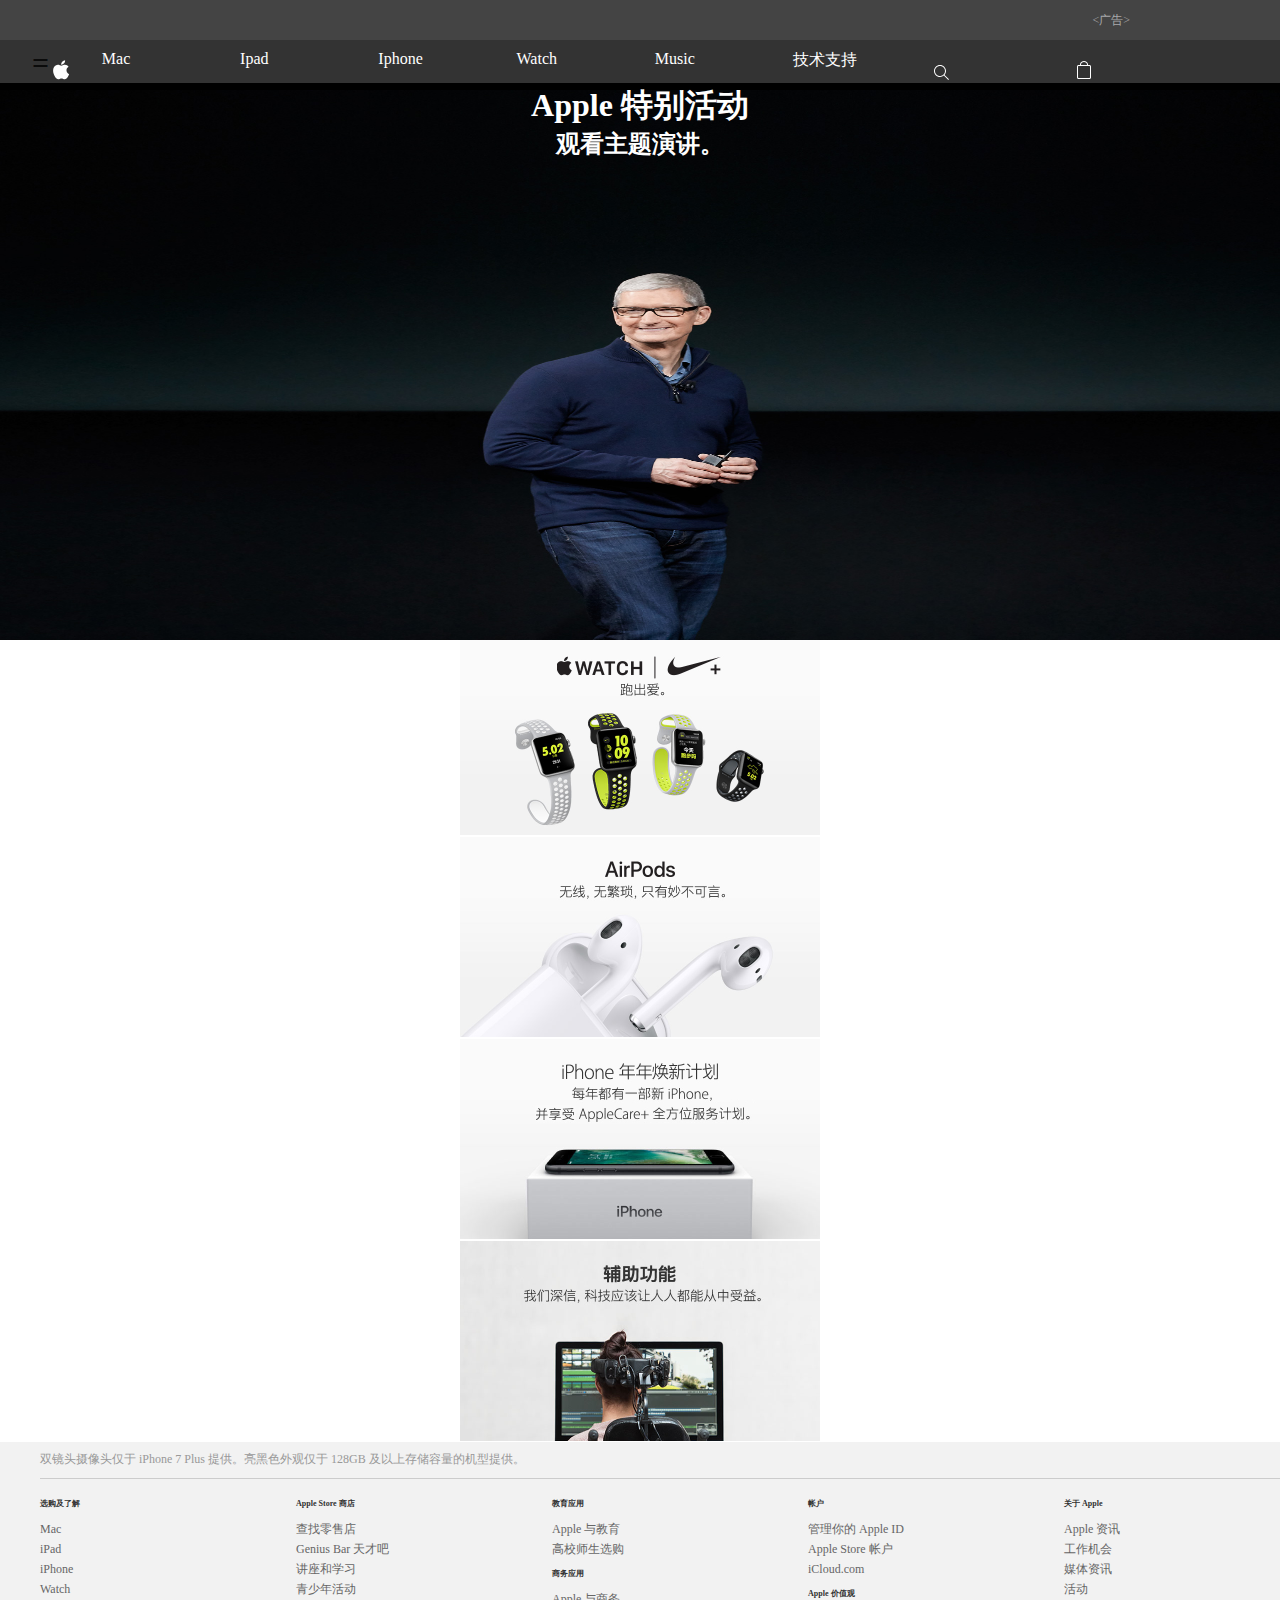
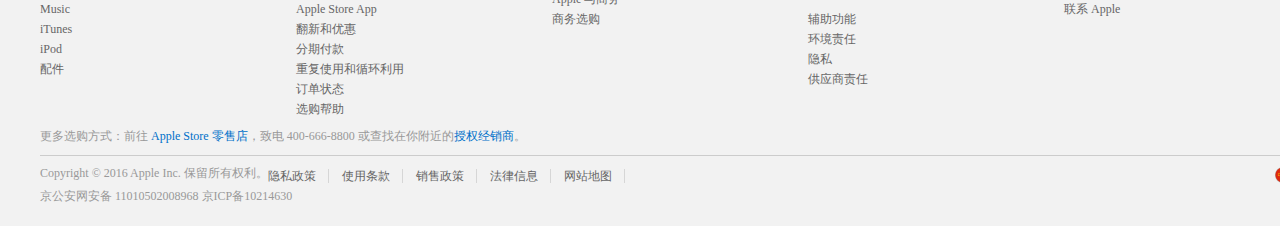
==== apple/apple.html @ d2449934 "apple" ====
<!doctype html>
<html lang="en">
<head>
    <meta charset="UTF-8">
    <meta name="viewport"
          content="width=device-width, user-scalable=no, initial-scale=1.0, maximum-scale=1.0, minimum-scale=1.0">
    <meta http-equiv="X-UA-Compatible" content="ie=edge">
    <title>Document</title>
    <link rel="stylesheet" href="index.css">
    <link rel="stylesheet" href="../css/apple.css">
    <script src="apple.js"></script>
    <script src="jquery.js"></script>
</head>
<body>
<div class="adv">
    <div class="adv-text">&lt;广告&gt;</div>
</div>
<div class="navbox">
    <div class="nav-innerbox">
        <ul>
            <li class="nav-xl">
                <a class="link-xl" href="#">=</a>
            </li>
            <li class="nav-apple">
                <a class="link-apple" href="#"></a>
            </li>
            <li class="nav-mac">
                <a class="link-mac" href="#" >Mac</a>
            </li>
            <li class="nav-ipad">
                <a class="link-ipad" href="#">Ipad</a>
            </li>
            <li class="nav-iphone">
                <a class="link-iphone" href="#">Iphone</a>
            </li>
            <li class="nav-watch">
                <a class="link-watch" href="#">Watch</a>
            </li>
            <li class="nav-music">
                <a class="link-music" href="#">Music</a>
            </li>
            <li class="nav-support">
                <a class="link-support" href="#">技术支持</a>
            </li>
            <li class="nav-search" >
                <a class="link-search" href="#"></a>
            </li>
            <li class="nav-bag">
                <a class="link-bag" href="#"></a>
            </li>
        </ul>
    </div>
</div>
<div class="banner">
    <div class="bannerimg">
        <div class="imgbox">
            <h1>MacBook Pro</h1>
            <h2>一身才华，一触，即发</h2>
            <div class="bannerimg1"></div>
        </div>
        <div class="imgbox imgbox2">
            <h1>iPone</h1>
            <h2>,在此。</h2>
            <div class="bannerimg2"></div>
        </div>
        <div class="imgbox imgbox2">
            <h1>Apple 特别活动</h1>
            <h2>观看主题演讲。</h2>
            <div class="bannerimg3"></div>
        </div>
    </div>
</div>
<div class="xys-pic container">
    <div class="row">
        <div class="pic1 col-l-3 col-m-6 col-s-12"></div>
        <div class="pic2 col-l-3 col-m-6 col-s-12"></div>
        <div class="pic3 col-l-3 col-m-6 col-s-12"></div>
        <div class="pic4 col-l-3 col-m-6 col-s-12"></div>
    </div>
</div>
<div class="foot">
    <div class="notes">双镜头摄像头仅于 iPhone&nbsp;7&nbsp;Plus 提供。亮黑色外观仅于 128GB 及以上存储容量的机型提供。
    </div>
    <div class="link">
        <ul>
            <li>
                <h6>选购及了解</h6>
                <span>+</span>
            </li>
            <li><a href="#">Mac</a></li>
            <li><a href="#">iPad</a></li>
            <li><a href="#">iPhone</a></li>
            <li><a href="#">Watch</a></li>
            <li><a href="#">Music</a></li>
            <li><a href="#">iTunes</a></li>
            <li><a href="#">iPod</a></li>
            <li><a href="#">配件</a></li>
        </ul>
        <ul>
            <li>
                <h6>Apple Store 商店</h6>
                <span>+</span>
            </li>
            <li><a href="">查找零售店</a></li>
            <li><a href="">Genius Bar 天才吧</a></li>
            <li><a href="">讲座和学习</a></li>
            <li><a href="">青少年活动</a></li>
            <li><a href="">Apple Store App</a></li>
            <li><a href="">翻新和优惠</a></li>
            <li><a href="">分期付款</a></li>
            <li><a href="">重复使用和循环利用</a></li>
            <li><a href="">订单状态</a></li>
            <li><a href="">选购帮助</a></li>
        </ul>
        <ul>
            <div>
                <ol class="ol">
                    <li>
                        <h6>教育应用</h6>
                        <span>+</span>
                    </li>
                    <li><a href="#">Apple 与教育</a></li>
                    <li><a href="#">高校师生选购</a></li>
                </ol>
            </div>
            <div>
                <ol>
                    <li>
                        <h6>商务应用</h6>
                        <span>+</span>
                    </li>
                    <li><a href="#">Apple 与商务</a></li>
                    <li><a href="#">商务选购</a></li>
                </ol>
            </div>
        </ul>
        <ul>
            <div>
                <ol class="ol">
                    <li>
                        <h6>帐户</h6>
                        <span>+</span>
                    </li>
                    <li><a href="#">管理你的 Apple ID</a></li>
                    <li><a href="#">Apple Store 帐户</a></li>
                    <li><a href="#">iCloud.com</a></li>
                </ol>
            </div>
            <div>
                <ol>
                    <li>
                        <h6>Apple 价值观</h6>
                        <span>+</span>
                    </li>
                    <li><a href="#">辅助功能</a></li>
                    <li><a href="#">环境责任</a></li>
                    <li><a href="#">隐私</a></li>
                    <li><a href="#">供应商责任</a></li>
                </ol>
            </div>
        </ul>
        <ul>
            <li>
                <h6>关于 Apple</h6>
                <span>+</span>
            </li>
            <li><a href="#">Apple 资讯</a></li>
            <li><a href="#">工作机会</a></li>
            <li><a href="#">媒体资讯</a></li>
            <li><a href="#">活动</a></li>
            <li><a href="#">联系 Apple</a></li>
        </ul>
    </div>
    <div class="notes n1">更多选购方式：前往 <span><a href="#">Apple Store 零售店</a></span>，致电 400-666-8800 或查找在你附近的<span><a href="#">授权经销商</a>。</span></div>
    <div class="contect">
        <div class="logo">
            <span></span>
            中国
        </div>
        <div class="notes">Copyright © 2016 Apple Inc. 保留所有权利。</div>
        <div class="not-links">
            <a class="not-link" href="#">隐私政策</a>
            <a class="not-link" href="#">使用条款</a>
            <a class="not-link" href="#">销售政策</a>
            <a class="not-link" href="#">法律信息</a>
            <a class="not-link" href="#">网站地图</a>
        </div>
    </div>
    <div style=" clear:both;margin-bottom:20px; color:#999;">京公安网安备&nbsp;11010502008968 <a href="#" style="color:#999;" >京ICP备10214630</a></div>
</div>

</body>
</html>
---- apple/index.css ----
*{
    margin:0;padding:0;list-style: none;
}
a{
    color: #666;
    text-decoration: none;
}
.adv {
    background: #444;
    width: 100%;
    height: 40px;
    min-width: 357px;
}
.adv .adv-text {
    color: #a8a8aa;
    font-size: 12px;
    line-height: 40px;
    overflow: hidden;
    text-align: right;
    max-width: 976px;
    margin: 0 auto;
    position: absolute;
    right: 150px;
}
.navbox{
    width: 100%;
    height: 48px;
    max-height: 44px;
    background: #333;
    background: rgba(0,0,0,0.8);
    font-size: 18px;
}
.nav-innerbox{
    margin: 0 auto;
    width: 95%;
}
.nav-innerbox li{
    display: inline-block;
    height: 44px;
    z-index: 1;
    vertical-align:top;
    width: 0;

}
.nav-innerbox li a{
    font-size: 16px;
    display: none;
    padding: 10px 0;
    height: 44px;
    text-decoration: none;
    color:#fff;
    margin: 0 auto;
}
.nav-innerbox .nav-xl{
    width: 25%;

}
.nav-innerbox .nav-xl a{
    color:#fff;
    display: block;
    font-size: 30px;
    line-height: 25px;
    font-weight: 900;
}
.nav-innerbox .nav-apple{
    width: 48%;
}
.nav-innerbox .nav-bag{
    width: 4%;
}
.nav-innerbox li .link-apple{
    display: inline-block;
    background-repeat: no-repeat;
    background-size: 20px 44px;
    background-image: url(img/image_large.svg);
    background-position: center center;
    /*width: 20px;*/
    width:80%;
}
.nav-innerbox li .link-bag{
    display: inline-block;
    background-repeat: no-repeat;
    background-size: 20px 44px;
    background-image: url(img/image_large2.svg);
    background-position: center center;
    /*width: 20px;*/
    width:80%;

}

.banner{
    width: 100%;
    height:550px;
    min-width: 357px;
    position: relative;
}
.bannerimg{
    width: 100%;
    height:100%;
    position: relative;

}
.imgbox{
    width: 100%;
    position: absolute;
    top:0;
    left:0;
}
.banner h1,.banner h2{
    margin:0 auto;
    text-align: center;

}
.bannerimg1{
    width:auto;
    height:437px;
    background:url(img/macbookpro_small_2x.jpg) no-repeat;
    background-size:100% 100% ;
    background-position:top center;
}
.imgbox2 h1,.imgbox2 h2{
    color:#fff;

}
.bannerimg2{
    height:550px;
    margin-top: -70px;
    background:url(img/iphone_square_large.jpg) no-repeat;
    width: 100%;
    background-size:100% 100% ;
    background-position:top center;
}
.bannerimg3{
    height:550px;
    margin-top: -70px;
    background:url(img/event_small.jpg) no-repeat;
    width: 100%;
    background-size:100% 100% ;
    background-position:center;
}

.xys-pic{
    min-width: 357px;
}
.pic1{
    background-image: url(img/nike_watch_small_2x.jpg);
    background-size: 736px 200px;
    background-repeat: no-repeat;
    background-position:top center;
}
.pic2{
    background-image: url(img/airpods_small_2x.jpg);
    background-size: 736px 200px;
    background-repeat: no-repeat;
    background-position:top center;
}
.pic3{
    background-image: url(img/iphone_upgrade_small_2x.jpg);
    background-size: 736px 200px;
    background-repeat: no-repeat;
    background-position:top center;
}
.pic4{
    background-image: url(img/accessibility_small_2x.jpg);
    background-size: 736px 200px;
    background-repeat: no-repeat;
    background-position:top center;
}
.foot{
    margin: 0 auto;
    padding: 0 40px;
    font-size: 12px;
    line-height: 1.66667;
    font-weight: 400;
    background-color: #f2f2f2;
    color: #666;
    overflow: hidden;
    width:100%;
    min-width: 357px;
}

.link ul{
    border-bottom: 1px solid #ccc;

}
.ol{
    border-bottom: 1px solid #ccc;
}
.link h6{
    padding:20px auto;
    float: left;
    display: block;
}
.link li:first-child{
    height:40px;
    line-height: 40px;
}

.link span{
    float: right;
    display: block;
}
.link a{
    display:none;
}
.logo{
    float: none;
    display: block;
    margin: 10px 0;
}
.logo span{
    background-image: url(img/32.png);
    background-repeat: no-repeat;
    background-size: 16px 16px;
    display: inline-block;
    width: 16px;
    height: 16px;
    padding-right: 5px;
    background-position: left center;
    cursor: pointer;
    float: left;
    margin-top: 1px;
}
.notes{
    color: #999;
    margin:10px auto;
    font-size: 12px;
    line-height: 1.33333;
    font-weight: 400;
    letter-spacing: normal;

}

.notes span a{
    color: #0070c9;
}
.contect .notes{
    float:none;
    margin:0;
}
.not-links{
    float:none;
}
.not-link{
    border-right: 1px solid #d6d6d6;
    margin-right: 10px;
    padding-right: 12px;
    white-space: nowrap;
}
@media screen and (min-width:710px){

    .bannerimg1{
        background:url(img/macbookpro_medium_2x.jpg) no-repeat;
        background-size:100% 100% ;
        background-position:top center;
    }
    .bannerimg2{
        background:url(img/iphone_large.jpg) no-repeat;
        background-size:100% 100% ;
        background-position:top center;
    }
    .bannerimg3{
        background:url(img/event_medium.jpg) no-repeat;
        background-size:100% 100% ;
        background-position:center;
    }

    .pic1{
        background-image: url(img/nike_watch_medium_2x.jpg);
        background-size: 640px 200px;
        background-repeat: no-repeat;
        background-position:top center;
    }
    .pic2{
        background-image: url(img/airpods_medium_2x.jpg);
        background-size: 640px 200px;
        background-repeat: no-repeat;
        background-position:top center;
    }
    .pic3{
        background-image: url(img/iphone_upgrade_medium_2x.jpg);
        background-size: 640px 200px;
        background-repeat: no-repeat;
        background-position:top center;
    }
    .pic4{
        background-image: url(img/accessibility_medium_2x.jpg);
        background-size: 640px 200px;
        background-repeat: no-repeat;
        background-position:top center;
    }
}
@media screen and (min-width:800px){
    .nav-innerbox li{
        height: 44px;
        display: inline-block;
        z-index: 1;
        vertical-align:top;
        width:11%;

    }
    .nav-innerbox .nav-xl{
        width: 0;
    }
    .nav-innerbox .nav-xl a{
        color:rgba(0,0,0,0.8);
    }
    .nav-innerbox .nav-apple{
        width: 5%;
    }
    .nav-innerbox .nav-bag{
        width: 3%;
    }
    .nav-innerbox li a{
        font-size: 16px;
        text-align: center;
        display: inline-block;
        height: 44px;text-decoration: none;
        color:#fff;
    }
    .link-apple{
        background-repeat: no-repeat;
        background-size: 20px 44px;
        background-image: url(img/image_large.svg);
        background-position: center center;
        width: 20px;
    }
    .link-search{
        background-repeat: no-repeat;
        background-size: 20px 44px;
        background-image: url(img/image_large1.svg);
        background-position: center center;
        width: 20px;
    }
    .link-bag{
        background-repeat: no-repeat;
        background-size: 20px 44px;
        background-image: url(img/image_large2.svg);
        background-position: center center;
        width: 20px;
    }
    .link{
        width: 100%;
        height:240px;
        border-top:1px solid #ccc;
    }
    .link ul {
        margin-top: 10px;
        color: #333;
        float: left;
        width: 20%;
        border-bottom: none;
    }
    .link li:first-child{
        height:30px;
        line-height: 30px;

    }
    .link span{
        display:none;
    }
    .link ol{
        border-bottom: none;
    }
    .link a{
        display:block;
    }
    .n1{
        padding-bottom: 10px;
        border-bottom: 1px solid #ccc;
    }
    .logo{
        margin: 0;
        float: right;
    }
    .contect .notes{
        float: left;

    }
    .not-links {
        float: left;
    }
}
@media screen and (min-width:1055px){
    .bannerimg1{
        background:url(img/macbookpro_large_2x.jpg) no-repeat;
        background-size:100% 100% ;
        background-position:top center;
    }
    .bannerimg3{
        background:url(img/event_large.jpg) no-repeat;
        background-size:100% 100% ;
        background-position:50% 22%;
    }

    .pic1{
        background-image: url(img/nike_watch_large_2x.jpg);
        background-size: 360px 200px;
        background-repeat: no-repeat;
        background-position:top center;
    }
    .pic2{
        background-image: url(img/airpods_large_2x.jpg);
        background-size: 360px 200px;
        background-repeat: no-repeat;
        background-position:top center;
    }
    .pic3{
        background-image: url(img/iphone_upgrade_large_2x.jpg);
        background-size: 360px 200px;
        background-repeat: no-repeat;
        background-position:top center;
    }
    .pic4{
        background-image: url(img/accessibility_large_2x.jpg);
        background-size: 360px 200px;
        background-repeat: no-repeat;
        background-position:top center;
    }
}
div[class*=col]{
    height:200px;
    border:1px solid #fff;
}
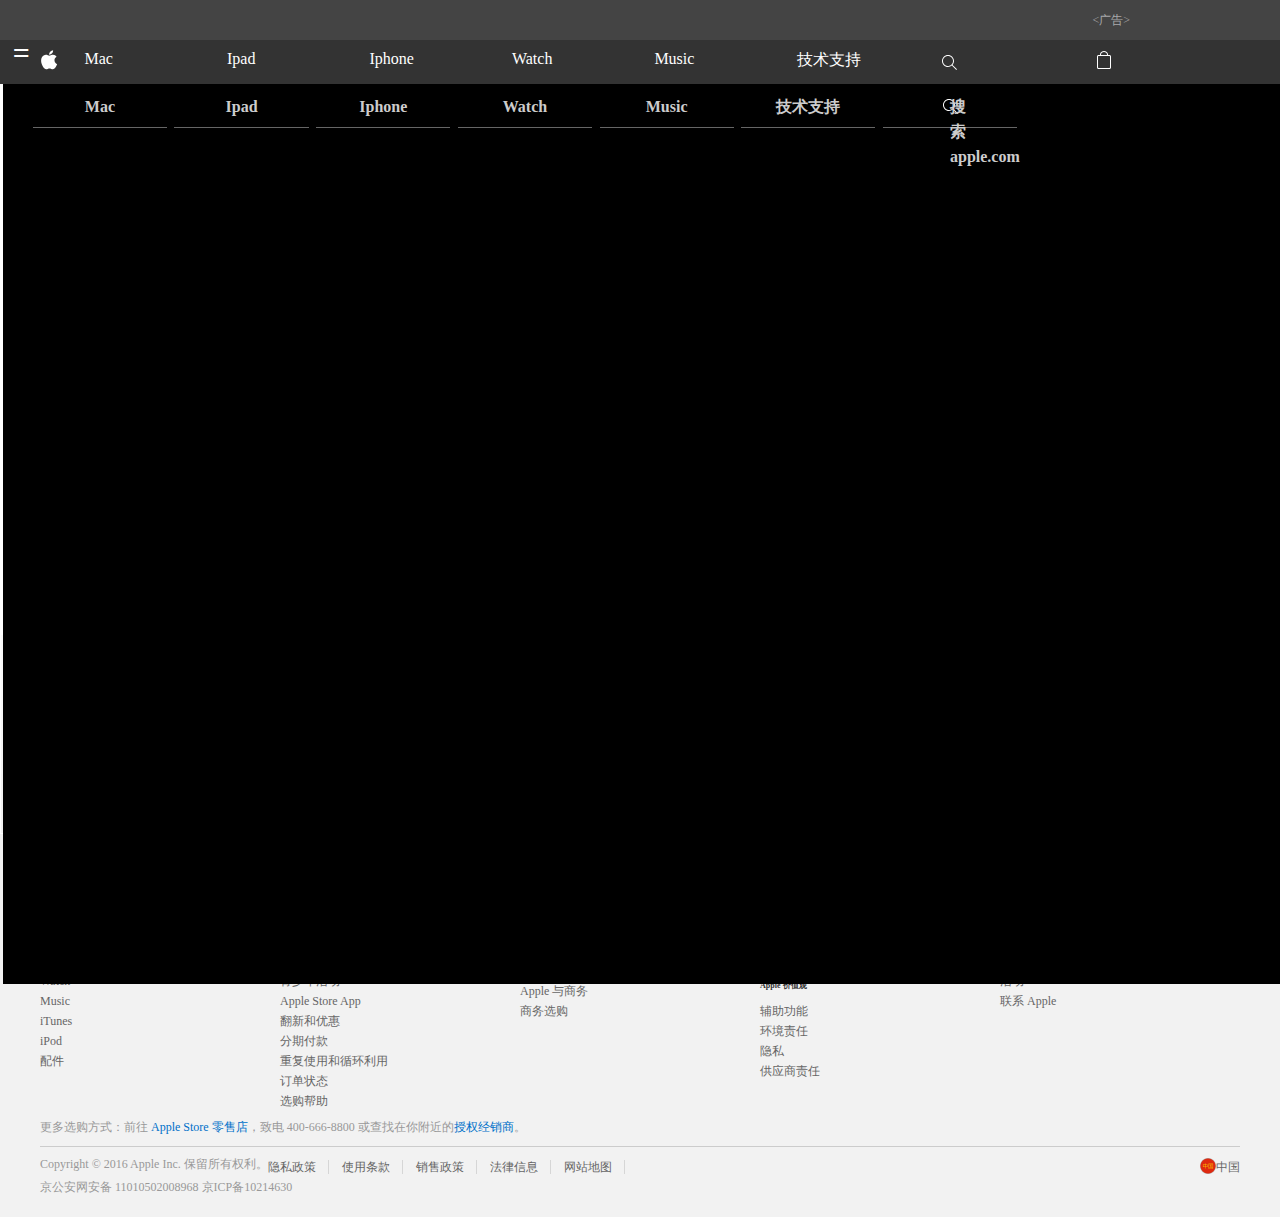
==== commit b33025b1: "js" ====
--- a/apple/apple.html
+++ b/apple/apple.html
@@ -5,11 +5,12 @@
     <meta name="viewport"
           content="width=device-width, user-scalable=no, initial-scale=1.0, maximum-scale=1.0, minimum-scale=1.0">
     <meta http-equiv="X-UA-Compatible" content="ie=edge">
-    <title>Document</title>
+    <title>苹果官网</title>
     <link rel="stylesheet" href="index.css">
     <link rel="stylesheet" href="../css/apple.css">
-    <script src="apple.js"></script>
-    <script src="jquery.js"></script>
+    <script src="js/jquery.js"></script>
+    <script src="js/apple.js"></script>
+
 </head>
 <body>
 <div class="adv">
@@ -19,7 +20,32 @@
     <div class="nav-innerbox">
         <ul>
             <li class="nav-xl">
-                <a class="link-xl" href="#">=</a>
+                <div class="link-xl" href="#">
+                    =
+                    <ul class="son">
+                        <li class="nav-mac">
+                            <a class="link-mac" href="#" >Mac</a>
+                        </li>
+                        <li class="nav-ipad">
+                            <a class="link-ipad" href="#">Ipad</a>
+                        </li>
+                        <li class="nav-iphone">
+                            <a class="link-iphone" href="#">Iphone</a>
+                        </li>
+                        <li class="nav-watch">
+                            <a class="link-watch" href="#">Watch</a>
+                        </li>
+                        <li class="nav-music">
+                            <a class="link-music" href="#">Music</a>
+                        </li>
+                        <li class="nav-support">
+                            <a class="link-support" href="#">技术支持</a>
+                        </li>
+                        <li class="nav-search" >
+                            <a class="link-search" href="#">搜索apple.com</a>
+                        </li>
+                    </ul>
+                </div>
             </li>
             <li class="nav-apple">
                 <a class="link-apple" href="#"></a>
@@ -67,6 +93,23 @@
             <h1>Apple 特别活动</h1>
             <h2>观看主题演讲。</h2>
             <div class="bannerimg3"></div>
+        </div>
+    </div>
+    <div class="left">
+        <div class="leftbtn">&lt;</div>
+    </div>
+    <div class="right">
+        <div class="rightbtn">&gt;</div>
+    </div>
+    <div class="btnbox">
+        <div class="btn">
+            <div class="progress"></div>
+        </div>
+        <div class="btn">
+            <div class="progress"></div>
+        </div>
+        <div class="btn">
+            <div class="progress"></div>
         </div>
     </div>
 </div>
--- a/apple/index.css
+++ b/apple/index.css
@@ -26,13 +26,12 @@
     width: 100%;
     height: 48px;
     max-height: 44px;
-    background: #333;
-    background: rgba(0,0,0,0.8);
     font-size: 18px;
+    background:#333;
 }
 .nav-innerbox{
     margin: 0 auto;
-    width: 95%;
+    width: 98%;
 }
 .nav-innerbox li{
     display: inline-block;
@@ -52,21 +51,49 @@
     margin: 0 auto;
 }
 .nav-innerbox .nav-xl{
-    width: 25%;
-
-}
-.nav-innerbox .nav-xl a{
+    /*width: 25%;*/
+    width: 30%;
+    text-align: left;
+
+}
+.nav-innerbox .nav-xl .link-xl{
     color:#fff;
     display: block;
     font-size: 30px;
     line-height: 25px;
     font-weight: 900;
+    position:relative;
+}
+.link-xl .son{
+    width: 100%;
+    position: absolute;
+    top:44px;
+    left:-10px;
+    padding:0 30px;
+    background: #000;
+    z-index: 3;
+
+}
+.son li{
+    width: 100%;
+    background: #000;
+    border-bottom: 1px solid #666;
+
+}
+.link-xl .son li a{
+    display: block;
+    color: #ccc;
+    padding:10px ;
 }
 .nav-innerbox .nav-apple{
-    width: 48%;
+    width: 20%;
+    text-align: center;
 }
 .nav-innerbox .nav-bag{
-    width: 4%;
+    /*width: 4%;*/
+    width: 25%;
+    text-align: right;
+
 }
 .nav-innerbox li .link-apple{
     display: inline-block;
@@ -93,6 +120,7 @@
     height:550px;
     min-width: 357px;
     position: relative;
+    overflow: hidden;
 }
 .bannerimg{
     width: 100%;
@@ -102,6 +130,7 @@
 }
 .imgbox{
     width: 100%;
+    height:100%;
     position: absolute;
     top:0;
     left:0;
@@ -113,10 +142,15 @@
 }
 .bannerimg1{
     width:auto;
-    height:437px;
+    height:100%;
     background:url(img/macbookpro_small_2x.jpg) no-repeat;
     background-size:100% 100% ;
     background-position:top center;
+}
+.imgbox2{
+    position: absolute;
+    top:0;
+    left:100%;
 }
 .imgbox2 h1,.imgbox2 h2{
     color:#fff;
@@ -138,7 +172,74 @@
     background-size:100% 100% ;
     background-position:center;
 }
-
+.leftbtn,.rightbtn{
+    width:60px;height:60px;
+    background: #ddd;
+    border-radius: 50% ;
+    position: absolute;
+    top:0;bottom:0;
+    margin:auto;
+    color: #999;
+    z-index: 2;
+    text-align: center;
+    line-height: 60px;
+    font-size: 40px;
+    opacity: 0;
+    transition: opacity .5s linear;
+}
+.leftbtn{
+    left:20px;
+}
+.rightbtn{
+    right:20px;
+}
+.left,.right{
+    width: 20%;
+    height:100%;
+    position: absolute;
+
+}
+.left{
+    top:0;
+    left:0;
+}
+.right{
+    top:0;
+    right:0;
+}
+
+.left:hover>.leftbtn{
+    opacity: 1;
+}
+.right:hover>.rightbtn{
+    opacity: 1;
+}
+.btnbox{
+    width: 170px;
+    height:3px;
+    position: absolute;
+    left:0;
+    right:0;
+    bottom:50px;
+    margin:auto;
+}
+.btn{
+    width:50px;
+    height: 100%;
+    float: left;
+    margin-right: 10px;
+    background: #ccc;
+    z-index: 2;
+    position: relative;
+}
+.btn:last-child{
+    margin:0;
+}
+.progress{
+    background: #666;
+    height:100%;
+    width: 0;
+}
 .xys-pic{
     min-width: 357px;
 }
@@ -251,17 +352,17 @@
 
     .bannerimg1{
         background:url(img/macbookpro_medium_2x.jpg) no-repeat;
-        background-size:100% 100% ;
+        background-size:cover ;
         background-position:top center;
     }
     .bannerimg2{
         background:url(img/iphone_large.jpg) no-repeat;
-        background-size:100% 100% ;
+        background-size:cover ;
         background-position:top center;
     }
     .bannerimg3{
         background:url(img/event_medium.jpg) no-repeat;
-        background-size:100% 100% ;
+        background-size:cover ;
         background-position:center;
     }
 
@@ -303,7 +404,7 @@
         width: 0;
     }
     .nav-innerbox .nav-xl a{
-        color:rgba(0,0,0,0.8);
+        color:#333;
     }
     .nav-innerbox .nav-apple{
         width: 5%;
@@ -318,6 +419,9 @@
         height: 44px;text-decoration: none;
         color:#fff;
     }
+    .link-xl{
+        display: none;
+    }
     .link-apple{
         background-repeat: no-repeat;
         background-size: 20px 44px;
@@ -384,12 +488,12 @@
 @media screen and (min-width:1055px){
     .bannerimg1{
         background:url(img/macbookpro_large_2x.jpg) no-repeat;
-        background-size:100% 100% ;
+        background-size:cover ;
         background-position:top center;
     }
     .bannerimg3{
         background:url(img/event_large.jpg) no-repeat;
-        background-size:100% 100% ;
+        background-size:cover ;
         background-position:50% 22%;
     }
 
--- a/css/apple.css
+++ b/css/apple.css
@@ -0,0 +1,360 @@
+* {
+  box-sizing: border-box;
+}
+/*小屏的时候*/
+.container {
+  width: 100%;
+  min-width: 357px;
+  margin: auto;
+}
+.container > .row {
+  width: 100%;
+}
+.container > .row:before,
+.container > .row:after {
+  content: "";
+  display: block;
+}
+.container > .row:after {
+  clear: both;
+}
+.container-fluid {
+  width: 100%;
+  margin: auto;
+}
+.container-fluid > .row {
+  width: 100%;
+}
+.container-fluid > .row:before,
+.container-fluid > .row:after {
+  content: "";
+  display: block;
+}
+.container-fluid > .row:after {
+  clear: both;
+}
+/*最小屏*/
+.container > .row > .col-s-1 {
+  float: left;
+  width: 8.33333333%;
+}
+.container-fluid > .row > .col-s-1 {
+  float: left;
+  width: 8.33333333%;
+}
+.container > .row > .col-s-2 {
+  float: left;
+  width: 16.66666667%;
+}
+.container-fluid > .row > .col-s-2 {
+  float: left;
+  width: 16.66666667%;
+}
+.container > .row > .col-s-3 {
+  float: left;
+  width: 25%;
+}
+.container-fluid > .row > .col-s-3 {
+  float: left;
+  width: 25%;
+}
+.container > .row > .col-s-4 {
+  float: left;
+  width: 33.33333333%;
+}
+.container-fluid > .row > .col-s-4 {
+  float: left;
+  width: 33.33333333%;
+}
+.container > .row > .col-s-5 {
+  float: left;
+  width: 41.66666667%;
+}
+.container-fluid > .row > .col-s-5 {
+  float: left;
+  width: 41.66666667%;
+}
+.container > .row > .col-s-6 {
+  float: left;
+  width: 50%;
+}
+.container-fluid > .row > .col-s-6 {
+  float: left;
+  width: 50%;
+}
+.container > .row > .col-s-7 {
+  float: left;
+  width: 58.33333333%;
+}
+.container-fluid > .row > .col-s-7 {
+  float: left;
+  width: 58.33333333%;
+}
+.container > .row > .col-s-8 {
+  float: left;
+  width: 66.66666667%;
+}
+.container-fluid > .row > .col-s-8 {
+  float: left;
+  width: 66.66666667%;
+}
+.container > .row > .col-s-9 {
+  float: left;
+  width: 75%;
+}
+.container-fluid > .row > .col-s-9 {
+  float: left;
+  width: 75%;
+}
+.container > .row > .col-s-10 {
+  float: left;
+  width: 83.33333333%;
+}
+.container-fluid > .row > .col-s-10 {
+  float: left;
+  width: 83.33333333%;
+}
+.container > .row > .col-s-11 {
+  float: left;
+  width: 91.66666667%;
+}
+.container-fluid > .row > .col-s-11 {
+  float: left;
+  width: 91.66666667%;
+}
+.container > .row > .col-s-12 {
+  float: left;
+  width: 100%;
+}
+.container-fluid > .row > .col-s-12 {
+  float: left;
+  width: 100%;
+}
+.col-s-hide {
+  display: none;
+}
+/*中屏*/
+@media screen and (min-width: 710px) {
+  .container {
+    width: 100%;
+    margin: auto;
+  }
+  .container > .row > .col-m-1 {
+    float: left;
+    width: 8.33333333%;
+  }
+  .container-fluid > .row > .col-m-1 {
+    float: left;
+    width: 8.33333333%;
+  }
+  .container > .row > .col-m-2 {
+    float: left;
+    width: 16.66666667%;
+  }
+  .container-fluid > .row > .col-m-2 {
+    float: left;
+    width: 16.66666667%;
+  }
+  .container > .row > .col-m-3 {
+    float: left;
+    width: 25%;
+  }
+  .container-fluid > .row > .col-m-3 {
+    float: left;
+    width: 25%;
+  }
+  .container > .row > .col-m-4 {
+    float: left;
+    width: 33.33333333%;
+  }
+  .container-fluid > .row > .col-m-4 {
+    float: left;
+    width: 33.33333333%;
+  }
+  .container > .row > .col-m-5 {
+    float: left;
+    width: 41.66666667%;
+  }
+  .container-fluid > .row > .col-m-5 {
+    float: left;
+    width: 41.66666667%;
+  }
+  .container > .row > .col-m-6 {
+    float: left;
+    width: 50%;
+  }
+  .container-fluid > .row > .col-m-6 {
+    float: left;
+    width: 50%;
+  }
+  .container > .row > .col-m-7 {
+    float: left;
+    width: 58.33333333%;
+  }
+  .container-fluid > .row > .col-m-7 {
+    float: left;
+    width: 58.33333333%;
+  }
+  .container > .row > .col-m-8 {
+    float: left;
+    width: 66.66666667%;
+  }
+  .container-fluid > .row > .col-m-8 {
+    float: left;
+    width: 66.66666667%;
+  }
+  .container > .row > .col-m-9 {
+    float: left;
+    width: 75%;
+  }
+  .container-fluid > .row > .col-m-9 {
+    float: left;
+    width: 75%;
+  }
+  .container > .row > .col-m-10 {
+    float: left;
+    width: 83.33333333%;
+  }
+  .container-fluid > .row > .col-m-10 {
+    float: left;
+    width: 83.33333333%;
+  }
+  .container > .row > .col-m-11 {
+    float: left;
+    width: 91.66666667%;
+  }
+  .container-fluid > .row > .col-m-11 {
+    float: left;
+    width: 91.66666667%;
+  }
+  .container > .row > .col-m-12 {
+    float: left;
+    width: 100%;
+  }
+  .container-fluid > .row > .col-m-12 {
+    float: left;
+    width: 100%;
+  }
+  .col-s-hide {
+    display: block;
+  }
+  .col-l-hide {
+    display: block;
+  }
+  .col-m-hide {
+    display: none;
+  }
+}
+/*大屏*/
+@media screen and (min-width: 1055px) {
+  .container {
+    width: 100%;
+    margin: auto;
+  }
+  .container > .row > .col-l-1 {
+    float: left;
+    width: 8.33333333%;
+  }
+  .container-fluid > .row > .col-l-1 {
+    float: left;
+    width: 8.33333333%;
+  }
+  .container > .row > .col-l-2 {
+    float: left;
+    width: 16.66666667%;
+  }
+  .container-fluid > .row > .col-l-2 {
+    float: left;
+    width: 16.66666667%;
+  }
+  .container > .row > .col-l-3 {
+    float: left;
+    width: 25%;
+  }
+  .container-fluid > .row > .col-l-3 {
+    float: left;
+    width: 25%;
+  }
+  .container > .row > .col-l-4 {
+    float: left;
+    width: 33.33333333%;
+  }
+  .container-fluid > .row > .col-l-4 {
+    float: left;
+    width: 33.33333333%;
+  }
+  .container > .row > .col-l-5 {
+    float: left;
+    width: 41.66666667%;
+  }
+  .container-fluid > .row > .col-l-5 {
+    float: left;
+    width: 41.66666667%;
+  }
+  .container > .row > .col-l-6 {
+    float: left;
+    width: 50%;
+  }
+  .container-fluid > .row > .col-l-6 {
+    float: left;
+    width: 50%;
+  }
+  .container > .row > .col-l-7 {
+    float: left;
+    width: 58.33333333%;
+  }
+  .container-fluid > .row > .col-l-7 {
+    float: left;
+    width: 58.33333333%;
+  }
+  .container > .row > .col-l-8 {
+    float: left;
+    width: 66.66666667%;
+  }
+  .container-fluid > .row > .col-l-8 {
+    float: left;
+    width: 66.66666667%;
+  }
+  .container > .row > .col-l-9 {
+    float: left;
+    width: 75%;
+  }
+  .container-fluid > .row > .col-l-9 {
+    float: left;
+    width: 75%;
+  }
+  .container > .row > .col-l-10 {
+    float: left;
+    width: 83.33333333%;
+  }
+  .container-fluid > .row > .col-l-10 {
+    float: left;
+    width: 83.33333333%;
+  }
+  .container > .row > .col-l-11 {
+    float: left;
+    width: 91.66666667%;
+  }
+  .container-fluid > .row > .col-l-11 {
+    float: left;
+    width: 91.66666667%;
+  }
+  .container > .row > .col-l-12 {
+    float: left;
+    width: 100%;
+  }
+  .container-fluid > .row > .col-l-12 {
+    float: left;
+    width: 100%;
+  }
+  .col-s-hide {
+    display: block;
+  }
+  .col-m-hide {
+    display: block;
+  }
+  .col-l-hide {
+    display: none;
+  }
+}
+/*清除浮动*/
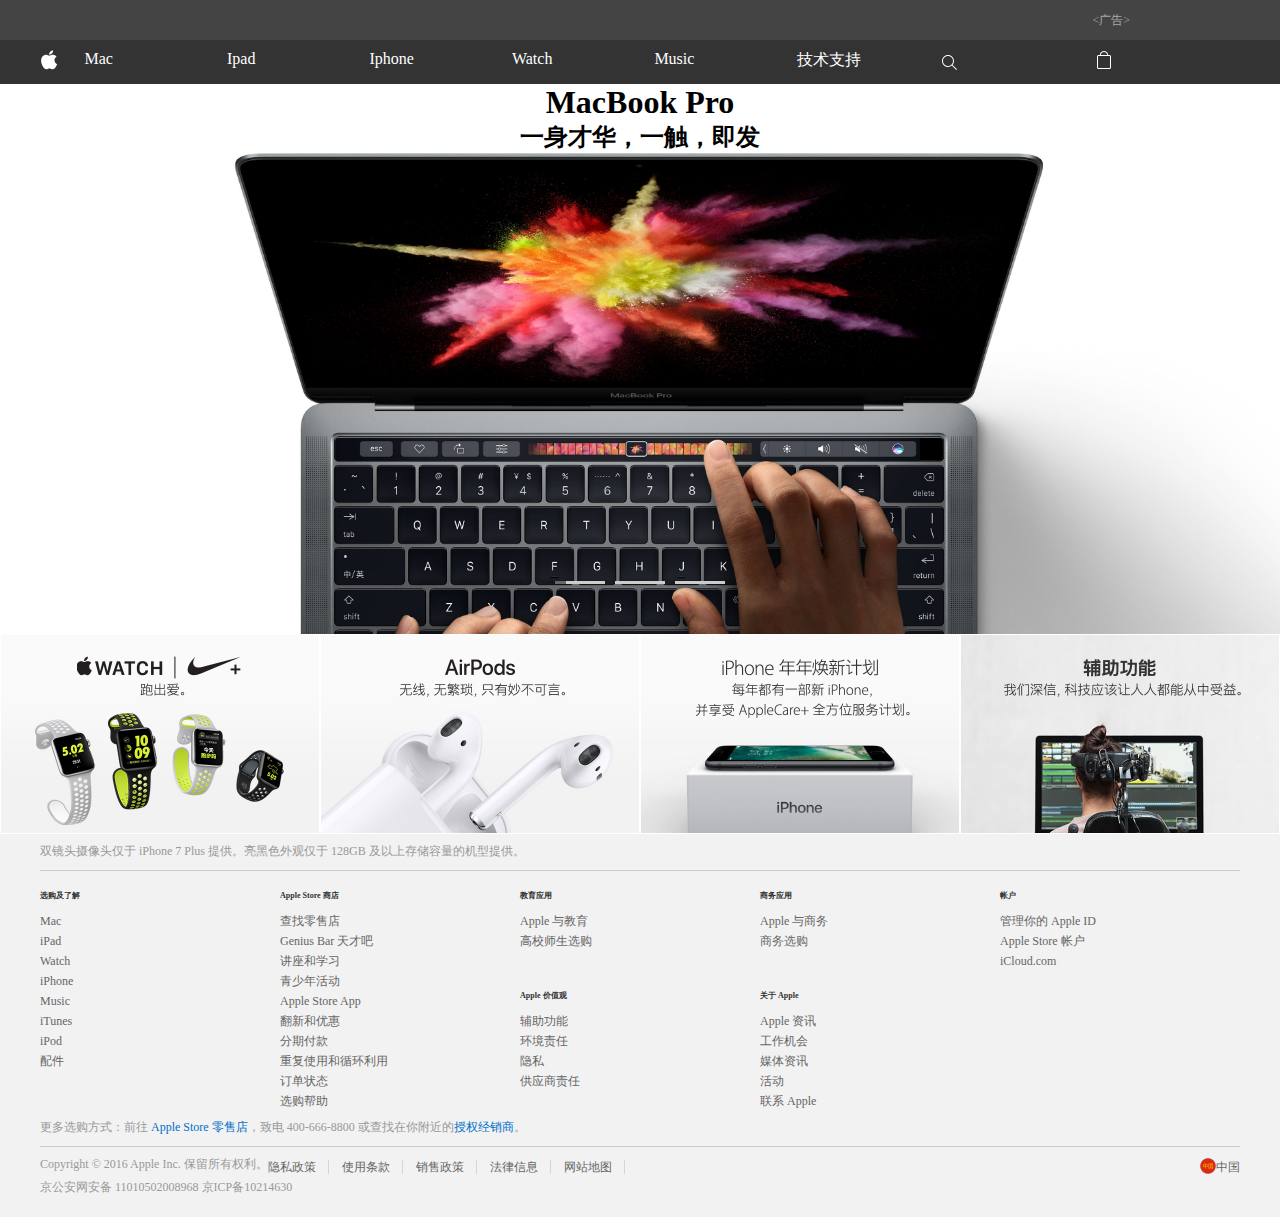
==== commit 65efe621: "xiala" ====
--- a/apple/apple.html
+++ b/apple/apple.html
@@ -125,93 +125,54 @@
     <div class="notes">双镜头摄像头仅于 iPhone&nbsp;7&nbsp;Plus 提供。亮黑色外观仅于 128GB 及以上存储容量的机型提供。
     </div>
     <div class="link">
-        <ul>
+        <ul class="mb">
             <li>
                 <h6>选购及了解</h6>
                 <span>+</span>
             </li>
-            <li><a href="#">Mac</a></li>
-            <li><a href="#">iPad</a></li>
-            <li><a href="#">iPhone</a></li>
-            <li><a href="#">Watch</a></li>
-            <li><a href="#">Music</a></li>
-            <li><a href="#">iTunes</a></li>
-            <li><a href="#">iPod</a></li>
-            <li><a href="#">配件</a></li>
+            <li class="m"><a href="#">Mac</a><a href="#">iPad</a><a href="#">Watch</a><a href="#">iPhone</a><a href="#">Music</a><a href="#">iTunes</a><a href="#">iPod</a><a href="#">配件</a></li>
         </ul>
-        <ul>
+        <ul class="mb">
             <li>
                 <h6>Apple Store 商店</h6>
                 <span>+</span>
             </li>
-            <li><a href="">查找零售店</a></li>
-            <li><a href="">Genius Bar 天才吧</a></li>
-            <li><a href="">讲座和学习</a></li>
-            <li><a href="">青少年活动</a></li>
-            <li><a href="">Apple Store App</a></li>
-            <li><a href="">翻新和优惠</a></li>
-            <li><a href="">分期付款</a></li>
-            <li><a href="">重复使用和循环利用</a></li>
-            <li><a href="">订单状态</a></li>
-            <li><a href="">选购帮助</a></li>
+            <li  class="m"><a href="">查找零售店</a><a href="">Genius Bar 天才吧</a><a href="">讲座和学习</a><a href="">青少年活动</a><a href="">Apple Store App</a><a href="">翻新和优惠</a><a href="">分期付款</a><a href="">重复使用和循环利用</a><a href="">订单状态</a><a href="">选购帮助</a></li>
         </ul>
-        <ul>
-            <div>
-                <ol class="ol">
-                    <li>
-                        <h6>教育应用</h6>
-                        <span>+</span>
-                    </li>
-                    <li><a href="#">Apple 与教育</a></li>
-                    <li><a href="#">高校师生选购</a></li>
-                </ol>
-            </div>
-            <div>
-                <ol>
-                    <li>
-                        <h6>商务应用</h6>
-                        <span>+</span>
-                    </li>
-                    <li><a href="#">Apple 与商务</a></li>
-                    <li><a href="#">商务选购</a></li>
-                </ol>
-            </div>
+        <ul class="ol mb">
+            <li>
+                <h6>教育应用</h6>
+                <span>+</span>
+            </li>
+            <li  class="m"><a href="#">Apple 与教育</a><a href="#">高校师生选购</a></li>
         </ul>
-        <ul>
-            <div>
-                <ol class="ol">
-                    <li>
-                        <h6>帐户</h6>
-                        <span>+</span>
-                    </li>
-                    <li><a href="#">管理你的 Apple ID</a></li>
-                    <li><a href="#">Apple Store 帐户</a></li>
-                    <li><a href="#">iCloud.com</a></li>
-                </ol>
-            </div>
-            <div>
-                <ol>
-                    <li>
-                        <h6>Apple 价值观</h6>
-                        <span>+</span>
-                    </li>
-                    <li><a href="#">辅助功能</a></li>
-                    <li><a href="#">环境责任</a></li>
-                    <li><a href="#">隐私</a></li>
-                    <li><a href="#">供应商责任</a></li>
-                </ol>
-            </div>
+        <ul class="ol mb">
+            <li>
+                <h6>商务应用</h6>
+                <span>+</span>
+            </li>
+            <li  class="m"><a href="#">Apple 与商务</a><a href="#">商务选购</a></li>
         </ul>
-        <ul>
+        <ul class="ol mb">
+            <li>
+                <h6>帐户</h6>
+                <span>+</span>
+            </li>
+            <li class="m"><a href="#">管理你的 Apple ID</a><a href="#">Apple Store 帐户</a><a href="#">iCloud.com</a></li>
+        </ul>
+        <ul class="ol mb">
+            <li>
+                <h6>Apple 价值观</h6>
+                <span>+</span>
+            </li>
+            <li class="m"><a href="#">辅助功能</a><a href="#">环境责任</a><a href="#">隐私</a><a href="#">供应商责任</a></li>
+        </ul>
+        <ul class="mb">
             <li>
                 <h6>关于 Apple</h6>
                 <span>+</span>
             </li>
-            <li><a href="#">Apple 资讯</a></li>
-            <li><a href="#">工作机会</a></li>
-            <li><a href="#">媒体资讯</a></li>
-            <li><a href="#">活动</a></li>
-            <li><a href="#">联系 Apple</a></li>
+            <li class="m"><a href="#">Apple 资讯</a><a href="#">工作机会</a><a href="#">媒体资讯</a><a href="#">活动</a><a href="#">联系 Apple</a></li>
         </ul>
     </div>
     <div class="notes n1">更多选购方式：前往 <span><a href="#">Apple Store 零售店</a></span>，致电 400-666-8800 或查找在你附近的<span><a href="#">授权经销商</a>。</span></div>
--- a/apple/index.css
+++ b/apple/index.css
@@ -72,6 +72,7 @@
     padding:0 30px;
     background: #000;
     z-index: 3;
+    display: none;
 
 }
 .son li{
@@ -114,7 +115,6 @@
     width:80%;
 
 }
-
 .banner{
     width: 100%;
     height:550px;
@@ -207,7 +207,6 @@
     top:0;
     right:0;
 }
-
 .left:hover>.leftbtn{
     opacity: 1;
 }
@@ -279,7 +278,6 @@
     width:100%;
     min-width: 357px;
 }
-
 .link ul{
     border-bottom: 1px solid #ccc;
 
@@ -296,13 +294,16 @@
     height:40px;
     line-height: 40px;
 }
-
 .link span{
     float: right;
     display: block;
 }
+.link .m{
+    display: none;
+}
 .link a{
-    display:none;
+    /*display:none;*/
+    display: block;
 }
 .logo{
     float: none;
@@ -331,7 +332,6 @@
     letter-spacing: normal;
 
 }
-
 .notes span a{
     color: #0070c9;
 }
@@ -403,8 +403,9 @@
     .nav-innerbox .nav-xl{
         width: 0;
     }
-    .nav-innerbox .nav-xl a{
+    .nav-innerbox .nav-xl .link-xl{
         color:#333;
+        display: none;
     }
     .nav-innerbox .nav-apple{
         width: 5%;
@@ -460,10 +461,18 @@
         line-height: 30px;
 
     }
+    .ol{
+        width: 20%;
+        float: left;
+        border-bottom: 1px solid #ccc;
+    }
+    .link .m{
+        display: block;
+    }
     .link span{
         display:none;
     }
-    .link ol{
+    .ol{
         border-bottom: none;
     }
     .link a{
